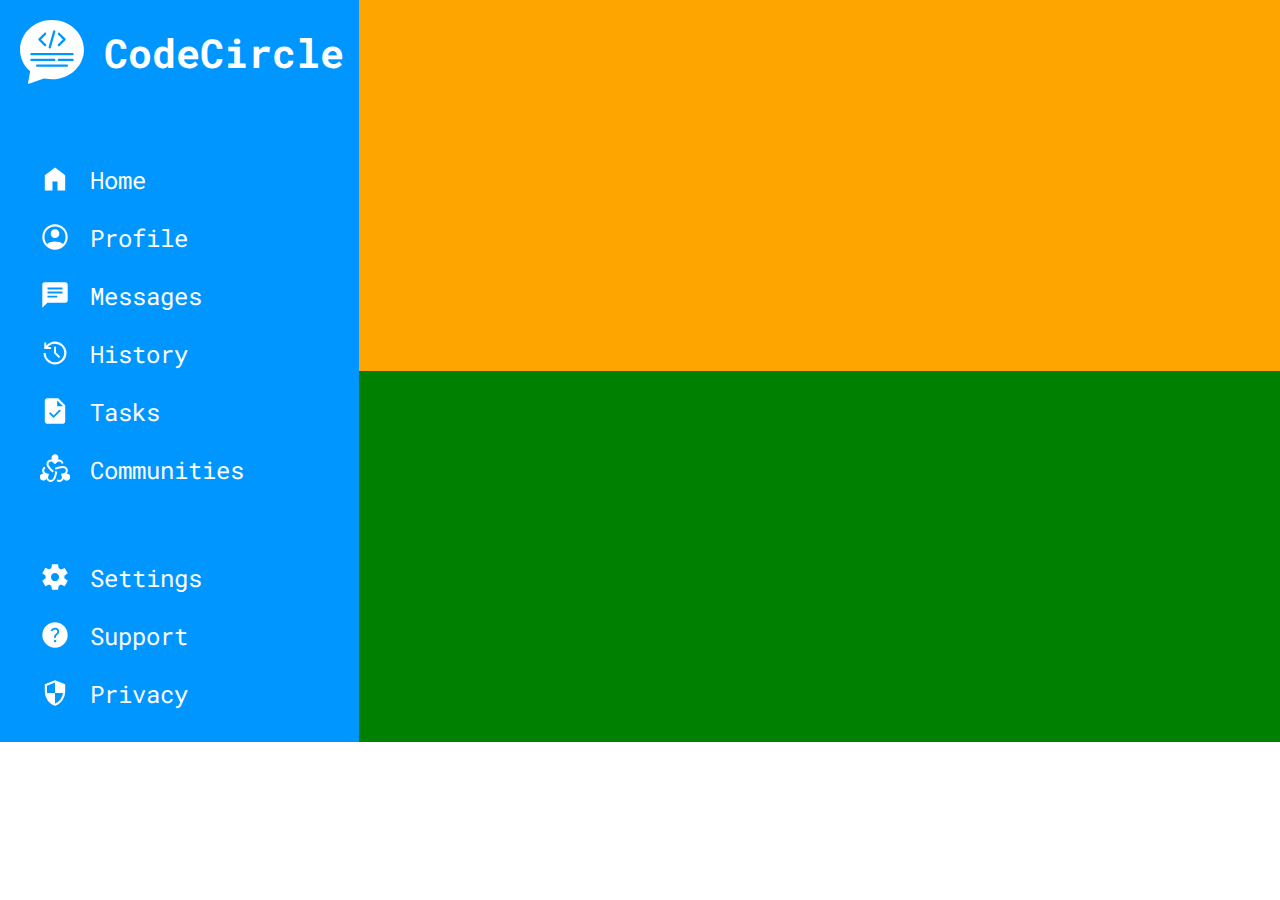
==== index.html @ 70896d06 "finished designing sidebar" ====
<!DOCTYPE html>
<html lang="en">
<head>
    <link rel="stylesheet" href="style.css">
    <link rel="stylesheet" href="navstyle.css">
    <script src="script.js" defer></script>
    <link rel="preconnect" href="https://fonts.googleapis.com">
<link rel="preconnect" href="https://fonts.gstatic.com" crossorigin>
<link href="https://fonts.googleapis.com/css2?family=Advent+Pro:wght@400;500;600;700&family=Cairo:wght@200;300;400&family=Ibarra+Real+Nova&family=Nunito:wght@200;400&family=Roboto+Mono&display=swap" rel="stylesheet">
    <meta charset="UTF-8">
    <meta http-equiv="X-UA-Compatible" content="IE=edge">
    <meta name="viewport" content="width=device-width, initial-scale=1.0">
    <title>Dashboard</title>
</head>
<body>
    <div class="container">
        <div class="sidebar">
            <div class="logo">
                <img src="icons/logo.svg" id="logopic">
                <div class="title">CodeCircle</div>
            </div>
            <div class="nav">
            <ul>
                
                
                <li id="home"><img src="icons/home.svg" alt="" >Home</li>
               
                <li id="profile"> <img src="icons/profile.svg" alt="">Profile</li>
                
                <li id="message"><img src="icons/message.svg" alt="">Messages</li>
               
                <li id="history"> <img src="icons/history.svg" alt="">History</li>
                
                <li id="tasks"><img src="icons/task.svg" alt="">Tasks</li>
               
                <li id="communities"> <img src="icons/community.svg" alt="">Communities</li>    
            </ul>
            </div>
            <div class="utility">
                <ul>
                    
                    <li id="settings"><img src="icons/settings.svg" alt="">Settings</li>
                    
                    <li id="support"><img src="icons/support.svg" alt="">Support</li>
                    
                    <li id="privacy"><img src="icons/security.svg" alt="">Privacy</li>
                </ul>
            </div>
        </div>
        



        <div class="header"></div>
        <div class="content"></div>
    </div>
</body>
</html>
---- style.css ----
body,html{
    height: 100%;
    margin: 0;
    font-family: 'Advent Pro', sans-serif;
    font-family: 'Cairo', sans-serif;
    font-family: 'Ibarra Real Nova', serif;
    font-family: 'Nunito', sans-serif;
    font-family: 'Roboto Mono', monospace;
}

.container{
    background-color: red;
    display: grid;
    grid-template-columns: 1fr 4fr;
}
.sidebar{
    background-color: #0096FF;
    grid-row-start: 1;
    grid-row-end: 3;
}
.header{
    background-color: orange;
    display: grid;
}

.content{
    background-color: green;
    display: grid;
}
---- navstyle.css ----
#logopic{
    filter: brightness(0) invert(1);
    position: relative;
    max-width: 4em;
    margin: 20px;
    transition: transform .5s;
}
#logopic:hover{
    transform: scale(1.2);
}
.logo{
    display: grid;
    grid-template-columns: 1fr 3fr;
}
.title{
    margin-right: 15px;
    align-self: center;
    font-size: 2.5em;
    color: white;
    font-weight: bold;
}
.nav ul,
.utility ul{
    
    position:relative;
    display: grid;
    grid-template-columns: 100%;
    padding: 0px;
}
.nav li,
.utility li{
   font-size: 1.5em; 
   color: white;
   list-style-type:none;
   align-items: center;
   height: 80%;
   transition: 0.3s;
   padding-top: 10px;
}
.nav li:hover,
.utility li:hover{
    background-color:#1C4D90;
    cursor: pointer;
}

.nav img,
.utility img{
    max-height: 65%;
    filter: brightness(0) invert(1);
    float: left;
    padding-right: 20px;
    padding-left: 40px;
}
.nav{
    margin-top: 50px;
    margin-bottom: 50px;
}
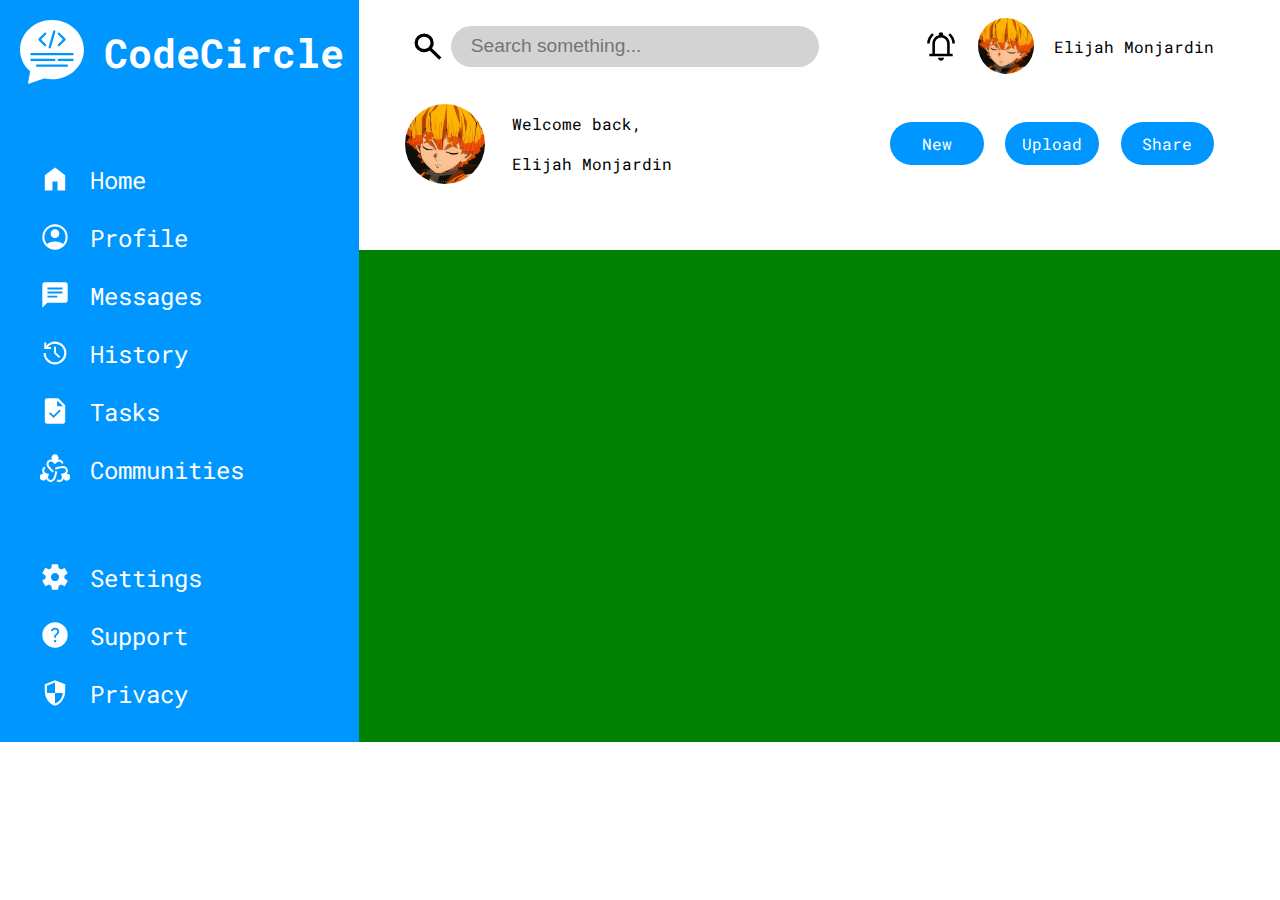
==== commit 911b3522: "finished header" ====
--- a/index.html
+++ b/index.html
@@ -3,6 +3,7 @@
 <head>
     <link rel="stylesheet" href="style.css">
     <link rel="stylesheet" href="navstyle.css">
+    <link rel="stylesheet" href="headerstyle.css">
     <script src="script.js" defer></script>
     <link rel="preconnect" href="https://fonts.googleapis.com">
 <link rel="preconnect" href="https://fonts.gstatic.com" crossorigin>
@@ -47,11 +48,31 @@
                 </ul>
             </div>
         </div>
-        
 
-
-
-        <div class="header"></div>
+        <div class="header">
+            <div class="headercontainer">
+                <form class="search" id="myDiv">         
+                    <input type="image" name="submit" src="icons/search.svg" class="searchicon">
+                    <input type="text" id="searchbar" placeholder="Search something...">
+                </form>
+                <div class="notif"><img src="icons/notif_on.svg" alt=""></div>
+                <div class="name"><img src="demonslayer.jpg" alt="" class="profilepic"><p>Elijah Monjardin</p></div>
+            </div><br>
+            <div class="profilecontainer">
+                <div class="greetings">
+                        <img src="demonslayer.jpg" alt="" class="bigpic">
+                        <div class="greet">Welcome back,</div>
+                        <div class="bigname">Elijah Monjardin</div>
+                </div>
+                
+                <ul class="function">
+                    <li>New</li>
+                    <li>Upload</li>
+                    <li>Share</li>
+                </ul>
+                
+            </div>
+        </div>
         <div class="content"></div>
     </div>
 </body>
--- a/style.css
+++ b/style.css
@@ -12,6 +12,7 @@
     background-color: red;
     display: grid;
     grid-template-columns: 1fr 4fr;
+    grid-template-rows: 250px auto;
 }
 .sidebar{
     background-color: #0096FF;
@@ -19,8 +20,7 @@
     grid-row-end: 3;
 }
 .header{
-    background-color: orange;
-    display: grid;
+    background-color: white;
 }
 
 .content{
--- a/headerstyle.css
+++ b/headerstyle.css
@@ -0,0 +1,111 @@
+.headercontainer{
+    display: grid;
+    grid-template-columns: repeat(auto-fit, minmax(150px, 1fr));
+    
+    margin-top: 2%;
+    margin-left: 5%;
+    margin-right: 5%;
+}
+
+.notif{
+    text-align: right;
+    display: flex;
+    justify-content: flex-end;
+    align-items: center;
+}
+.notif img{
+    height: 60%;
+    
+}
+.notif img:hover{
+    filter: invert(88%) sepia(34%) saturate(6897%) hue-rotate(3deg) brightness(106%) contrast(108%);
+    cursor: pointer;
+}
+
+.profilepic{
+    border-radius: 100%;
+    max-width: 3.5em;
+}
+
+.name{
+    width: 100%;
+    display: flex;
+    justify-content: space-evenly;
+    align-items: center;
+    
+}
+.search{
+    min-width: 150%;
+    min-height: 80%;
+    align-self: center;
+    display:flex;
+    align-items: center;
+    justify-content: flex-start;
+    overflow: hidden;
+}
+.searchicon{
+  width: 2.5em;
+  margin-left: 1.5%;
+  margin-right: 1.5%;
+  
+}
+#searchbar{
+    width: 85%;
+    height: 2em;
+    font-size: 1.2em;
+    background-color: transparent;
+    border-radius: 50px;
+    background-color: lightgray;
+    outline: none;
+    border: none;
+    padding-left: 20px;
+    padding-right: 20px;
+}
+#searchbar:focus{
+    background-color: white;
+    border-style: solid;
+    border-width: 2px;
+    border-color: #0096FF;
+    color: black;
+}
+.profilecontainer{
+    display: flex;
+    justify-content: space-between;
+    margin-left: 5%;
+    margin-right: 13%;
+    align-items: center;
+    
+}
+.function li{
+    list-style-type: none;
+    min-width: 4.5em;
+    padding: 5%;
+    background-color: #0096FF;
+    margin: 5%;
+    text-align: center;
+    color: white;
+    border-radius: 50px ;
+    transition: 0.3s;
+}
+.function li:hover{
+    background-color:#1C4D90;
+    cursor: pointer;
+}
+ul.function{
+    display: flex;
+    justify-content: center;
+    align-items:flex-start;
+}
+.greetings{
+    display: grid;
+    grid-template-columns: 1fr 1.5fr;
+    grid-template-rows: 1fr 1fr;
+    align-items: center;
+}
+.bigpic{
+    border-radius: 100%;
+    grid-row-start: 1;
+    grid-row-end: 3;
+    max-height: 5rem;
+}
+
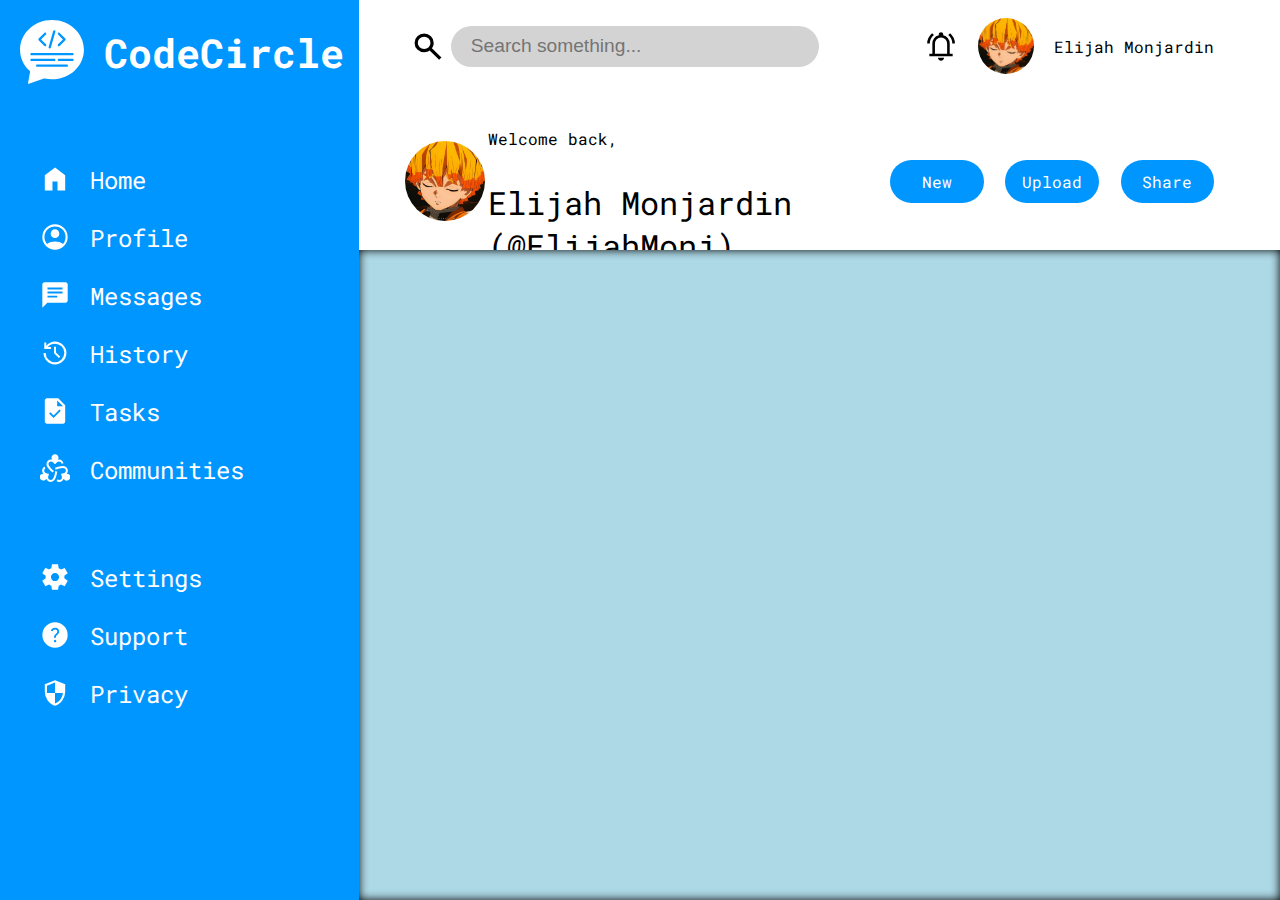
==== commit 2526338c: "fixed text size" ====
--- a/index.html
+++ b/index.html
@@ -62,7 +62,7 @@
                 <div class="greetings">
                         <img src="demonslayer.jpg" alt="" class="bigpic">
                         <div class="greet">Welcome back,</div>
-                        <div class="bigname">Elijah Monjardin</div>
+                        <div class="bigname">Elijah Monjardin (@ElijahMonj)</div>
                 </div>
                 
                 <ul class="function">
--- a/style.css
+++ b/style.css
@@ -13,6 +13,8 @@
     display: grid;
     grid-template-columns: 1fr 4fr;
     grid-template-rows: 250px auto;
+    height: 100%;
+    width: 100%;
 }
 .sidebar{
     background-color: #0096FF;
@@ -21,10 +23,13 @@
 }
 .header{
     background-color: white;
+    
+    
 }
 
 .content{
-    background-color: green;
+    background-color: lightblue;
     display: grid;
+    box-shadow: inset 0 0 10px #000000;
 }
 
--- a/headerstyle.css
+++ b/headerstyle.css
@@ -5,6 +5,7 @@
     margin-top: 2%;
     margin-left: 5%;
     margin-right: 5%;
+    
 }
 
 .notif{
@@ -98,7 +99,7 @@
 }
 .greetings{
     display: grid;
-    grid-template-columns: 1fr 1.5fr;
+    grid-template-columns: 1fr 5fr;
     grid-template-rows: 1fr 1fr;
     align-items: center;
 }
@@ -108,4 +109,7 @@
     grid-row-end: 3;
     max-height: 5rem;
 }
+.bigname{
+    font-size: 2em;
+}
 
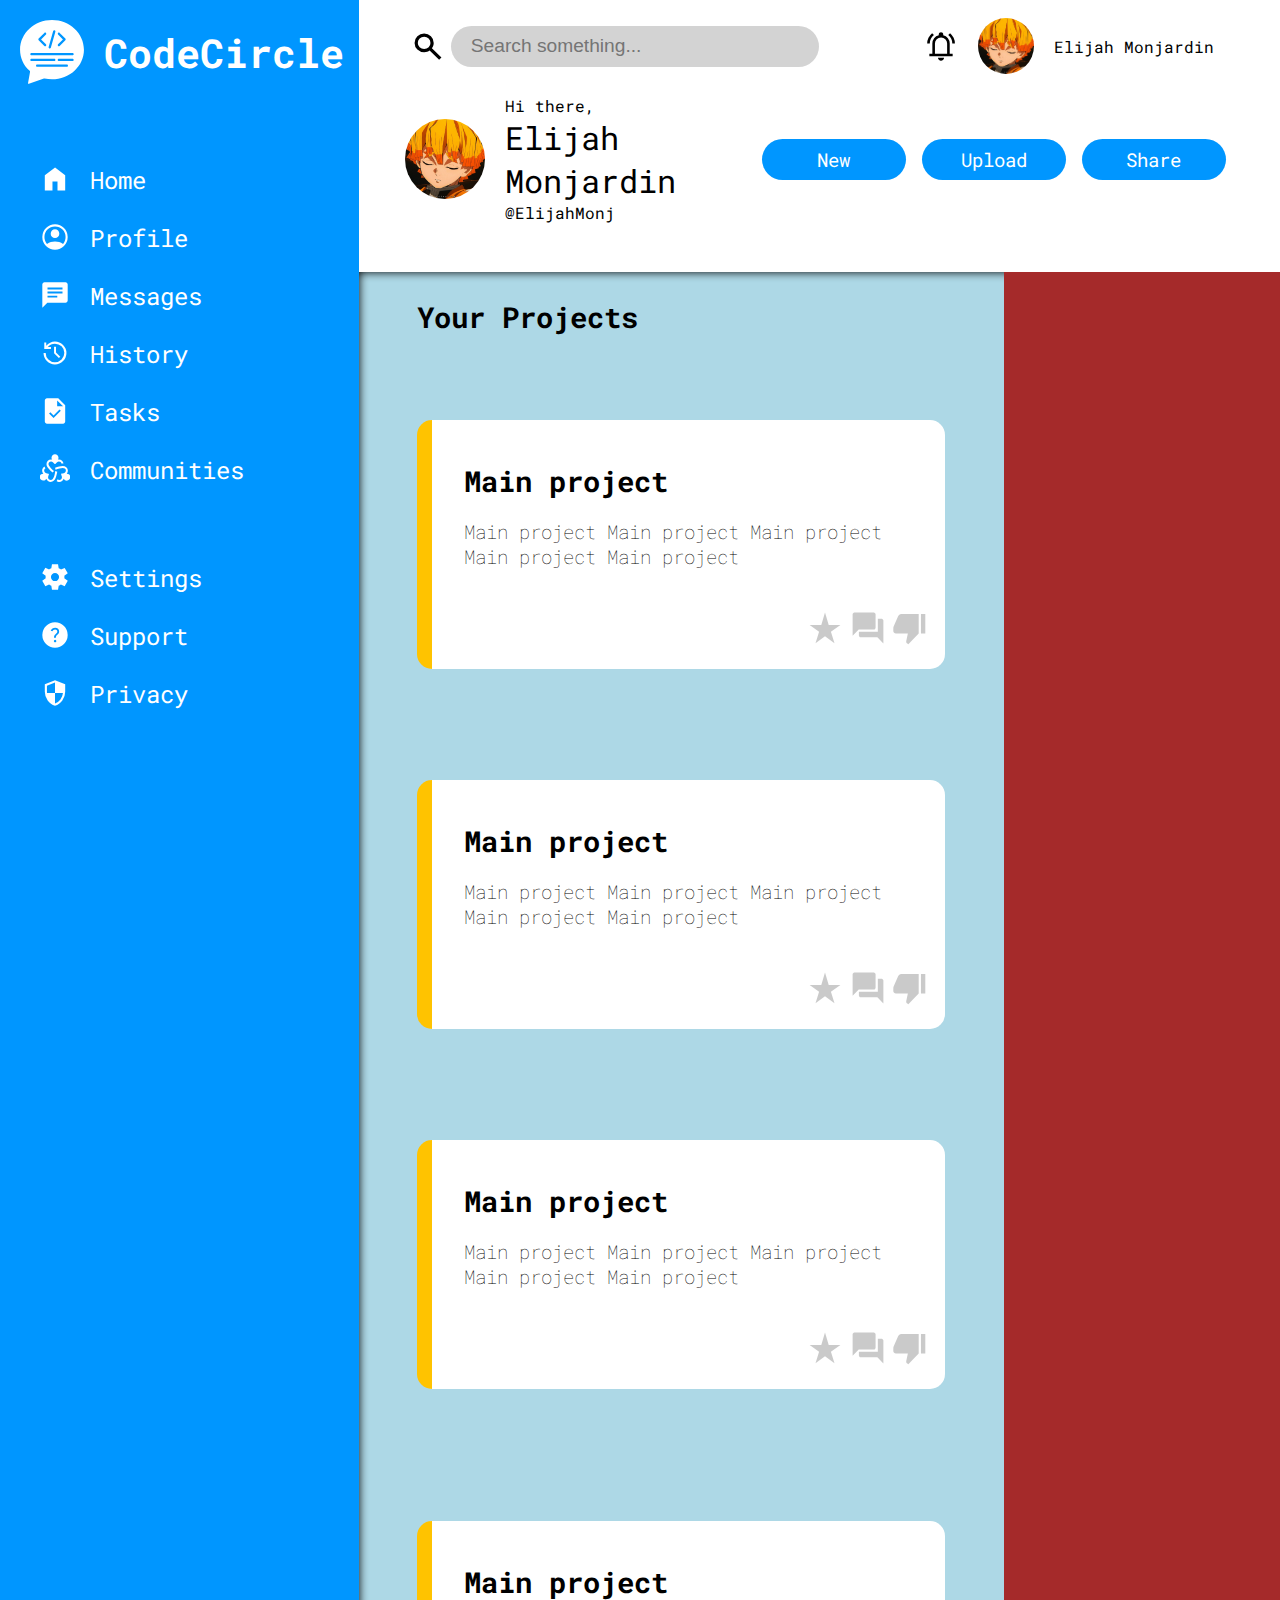
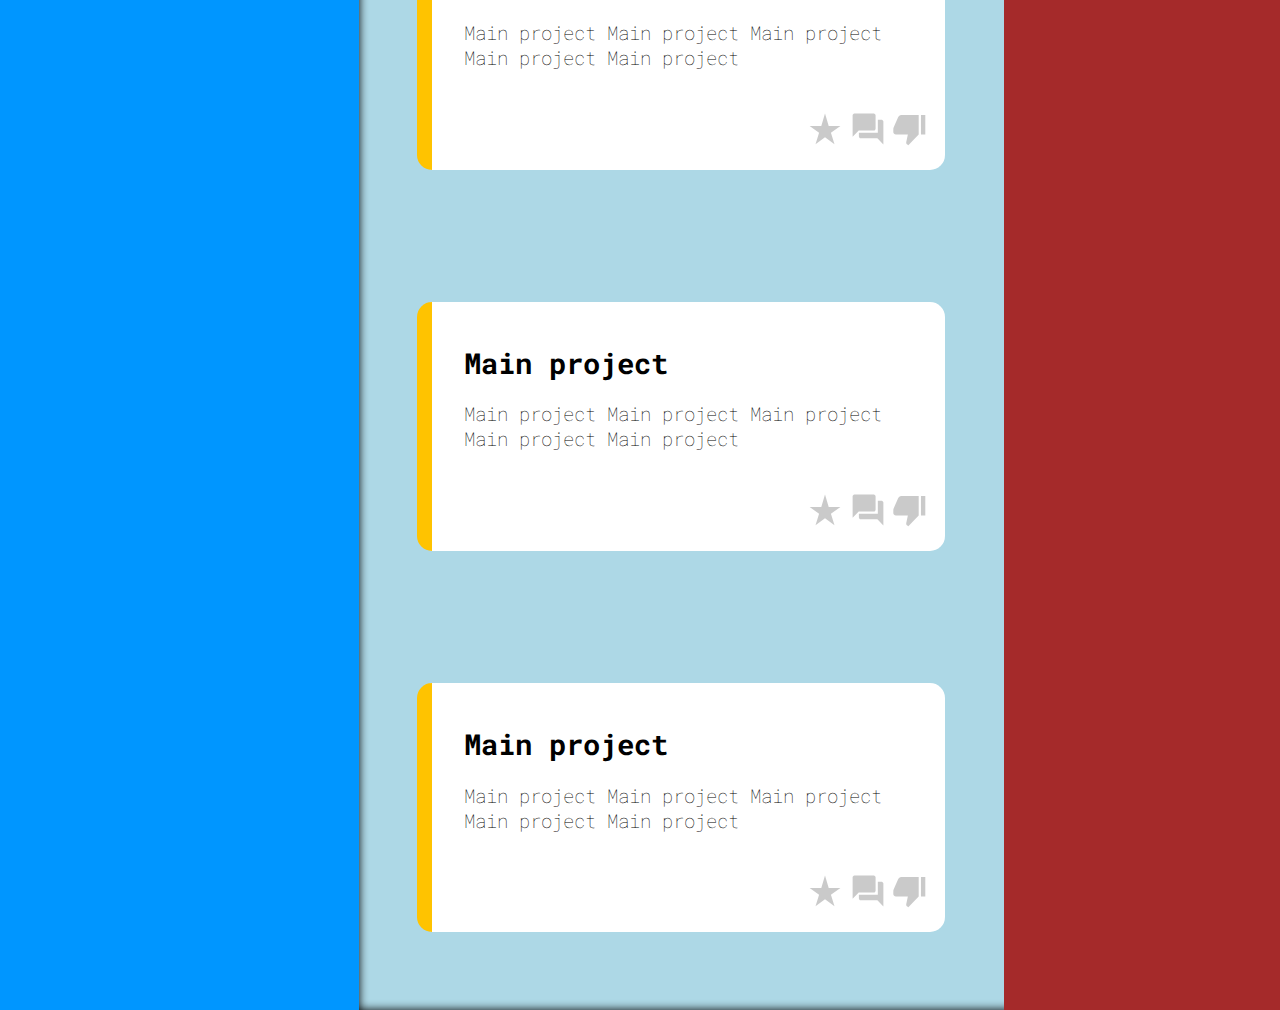
==== commit 819513a5: "Finished feed" ====
--- a/index.html
+++ b/index.html
@@ -4,6 +4,7 @@
     <link rel="stylesheet" href="style.css">
     <link rel="stylesheet" href="navstyle.css">
     <link rel="stylesheet" href="headerstyle.css">
+    <link rel="stylesheet" href="contentstyle.css">
     <script src="script.js" defer></script>
     <link rel="preconnect" href="https://fonts.googleapis.com">
 <link rel="preconnect" href="https://fonts.gstatic.com" crossorigin>
@@ -14,8 +15,9 @@
     <title>Dashboard</title>
 </head>
 <body>
-    <div class="container">
+    
         <div class="sidebar">
+            <div class="sidebarcontainer">
             <div class="logo">
                 <img src="icons/logo.svg" id="logopic">
                 <div class="title">CodeCircle</div>
@@ -48,8 +50,10 @@
                 </ul>
             </div>
         </div>
+        </div>
 
         <div class="header">
+            
             <div class="headercontainer">
                 <form class="search" id="myDiv">         
                     <input type="image" name="submit" src="icons/search.svg" class="searchicon">
@@ -61,8 +65,9 @@
             <div class="profilecontainer">
                 <div class="greetings">
                         <img src="demonslayer.jpg" alt="" class="bigpic">
-                        <div class="greet">Welcome back,</div>
-                        <div class="bigname">Elijah Monjardin (@ElijahMonj)</div>
+                        <div class="greet">Hi there,</div>
+                        <div class="bigname">Elijah Monjardin</div>
+                        <div class="greet">@ElijahMonj</div>
                 </div>
                 
                 <ul class="function">
@@ -73,7 +78,80 @@
                 
             </div>
         </div>
-        <div class="content"></div>
-    </div>
+        <div class="content">
+           <div class="contentcontainer">
+                <div class="projects">
+                    <div class="project-title">Your Projects</div>
+                    <div class="yourprojects">
+                        <div class="feeds">
+                            <div class="feedbox">
+                                <div class="feedtitle">Main project</div>
+                                <p class="feeddetail">Main project Main project Main project Main project Main project</p>            
+                            </div>
+                            <div class="likedislike">
+                                <img src="icons/star.svg" alt="" class="socialicons" id="favorite" onclick="favorite()">
+                                <img src="icons/comment.svg" alt=""class="socialicons" id="comment">
+                                <img src="icons/dislike.svg" alt=""class="socialicons"id="dislike" onclick="dislike()">
+                            </div>
+                        </div>
+
+                        <div class="feeds">
+                            <div class="feedbox">
+                                <div class="feedtitle">Main project</div>
+                                <p class="feeddetail">Main project Main project Main project Main project Main project</p>            
+                            </div>
+                            <div class="likedislike">
+                                <img src="icons/star.svg" alt="" class="socialicons" id="favorite" onclick="favorite()">
+                                <img src="icons/comment.svg" alt=""class="socialicons" id="comment">
+                                <img src="icons/dislike.svg" alt=""class="socialicons"id="dislike" onclick="dislike()">
+                            </div>
+                        </div>
+                        <div class="feeds">
+                            <div class="feedbox">
+                                <div class="feedtitle">Main project</div>
+                                <p class="feeddetail">Main project Main project Main project Main project Main project</p>            
+                            </div>
+                            <div class="likedislike">
+                                <img src="icons/star.svg" alt="" class="socialicons" id="favorite" onclick="favorite()">
+                                <img src="icons/comment.svg" alt=""class="socialicons" id="comment">
+                                <img src="icons/dislike.svg" alt=""class="socialicons"id="dislike" onclick="dislike()">
+                            </div>
+                        </div><div class="feeds">
+                            <div class="feedbox">
+                                <div class="feedtitle">Main project</div>
+                                <p class="feeddetail">Main project Main project Main project Main project Main project</p>            
+                            </div>
+                            <div class="likedislike">
+                                <img src="icons/star.svg" alt="" class="socialicons" id="favorite" onclick="favorite()">
+                                <img src="icons/comment.svg" alt=""class="socialicons" id="comment">
+                                <img src="icons/dislike.svg" alt=""class="socialicons"id="dislike" onclick="dislike()">
+                            </div>
+                        </div><div class="feeds">
+                            <div class="feedbox">
+                                <div class="feedtitle">Main project</div>
+                                <p class="feeddetail">Main project Main project Main project Main project Main project</p>            
+                            </div>
+                            <div class="likedislike">
+                                <img src="icons/star.svg" alt="" class="socialicons" id="favorite" onclick="favorite()">
+                                <img src="icons/comment.svg" alt=""class="socialicons" id="comment">
+                                <img src="icons/dislike.svg" alt=""class="socialicons"id="dislike" onclick="dislike()">
+                            </div>
+                        </div><div class="feeds">
+                            <div class="feedbox">
+                                <div class="feedtitle">Main project</div>
+                                <p class="feeddetail">Main project Main project Main project Main project Main project</p>            
+                            </div>
+                            <div class="likedislike">
+                                <img src="icons/star.svg" alt="" class="socialicons" id="favorite" onclick="favorite()">
+                                <img src="icons/comment.svg" alt=""class="socialicons" id="comment">
+                                <img src="icons/dislike.svg" alt=""class="socialicons"id="dislike" onclick="dislike()">
+                            </div>
+                        </div>
+                    </div>
+                </div>
+                <div class="others"></div>
+           </div>
+        </div>
+    
 </body>
 </html>--- a/style.css
+++ b/style.css
@@ -7,23 +7,30 @@
     font-family: 'Nunito', sans-serif;
     font-family: 'Roboto Mono', monospace;
 }
+body{
+   
+    display: grid;
+    grid-template-columns: 1fr 4fr;
+    grid-template-rows: 17em auto;
+    height: 100%;
+    
+}
 
 .container{
-    background-color: red;
-    display: grid;
-    grid-template-columns: 1fr 4fr;
-    grid-template-rows: 250px auto;
-    height: 100%;
-    width: 100%;
+ 
 }
 .sidebar{
     background-color: #0096FF;
     grid-row-start: 1;
     grid-row-end: 3;
+    
+}
+.sidebarcontainer{
+    position: sticky;
+    
 }
 .header{
     background-color: white;
-    
     
 }
 
@@ -32,4 +39,6 @@
     display: grid;
     box-shadow: inset 0 0 10px #000000;
 }
-
+img:hover{
+cursor: pointer;
+}--- a/navstyle.css
+++ b/navstyle.css
@@ -3,7 +3,7 @@
     position: relative;
     max-width: 4em;
     margin: 20px;
-    transition: transform .5s;
+    transition: transform 0.5s;
 }
 #logopic:hover{
     transform: scale(1.2);
@@ -29,6 +29,7 @@
 }
 .nav li,
 .utility li{
+    
    font-size: 1.5em; 
    color: white;
    list-style-type:none;
@@ -36,6 +37,7 @@
    height: 80%;
    transition: 0.3s;
    padding-top: 10px;
+   
 }
 .nav li:hover,
 .utility li:hover{
--- a/headerstyle.css
+++ b/headerstyle.css
@@ -1,11 +1,10 @@
+
 .headercontainer{
     display: grid;
     grid-template-columns: repeat(auto-fit, minmax(150px, 1fr));
-    
     margin-top: 2%;
     margin-left: 5%;
     margin-right: 5%;
-    
 }
 
 .notif{
@@ -71,45 +70,51 @@
 }
 .profilecontainer{
     display: flex;
-    justify-content: space-between;
+    justify-content: space-evenly;
     margin-left: 5%;
-    margin-right: 13%;
+    margin-right: 5%;
     align-items: center;
+    
     
 }
 .function li{
     list-style-type: none;
-    min-width: 4.5em;
     padding: 5%;
     background-color: #0096FF;
-    margin: 5%;
+    margin:5%;
+    padding: 5%;
     text-align: center;
     color: white;
     border-radius: 50px ;
     transition: 0.3s;
+    font-size: 1.2em;
+    
 }
 .function li:hover{
     background-color:#1C4D90;
     cursor: pointer;
 }
 ul.function{
-    display: flex;
-    justify-content: center;
-    align-items:flex-start;
+    position: relative;
+    display: grid;
+    grid-template-columns: 10rem 10rem 10rem;
+    padding: 0px;
 }
 .greetings{
     display: grid;
     grid-template-columns: 1fr 5fr;
-    grid-template-rows: 1fr 1fr;
+    grid-template-rows: 1fr;
     align-items: center;
 }
 .bigpic{
     border-radius: 100%;
     grid-row-start: 1;
-    grid-row-end: 3;
+    grid-row-end: 4;
     max-height: 5rem;
+    margin-right: 20px;
 }
 .bigname{
-    font-size: 2em;
+    font-size: 200%;
 }
 
+
--- a/contentstyle.css
+++ b/contentstyle.css
@@ -0,0 +1,104 @@
+.contentcontainer{
+    display: grid;
+    grid-template-columns: 70% 30%;
+    grid-template-rows: 100%;
+    
+}
+.projects{
+
+    display: grid;
+    
+    grid-template-rows: 70px auto;
+}
+.others{
+    background-color: brown;
+}
+.yourprojects{
+    margin: 2%;
+    position: relative;
+    display: grid;
+    gap: 10px;
+    padding: 4px;  
+    grid-template-rows: 350px 350px;
+    grid-template-columns: repeat(auto-fill, minmax(350px, 1fr));
+    justify-items: center;  
+}
+.project-title{
+   margin-top: 4%;
+   margin-left: 2em;
+   font-size: 1.8em;
+   font-weight: bold;
+}
+.feeds{
+    margin: 10%;
+    position: relative;
+    width: 80%;
+    height: 225px;
+    
+    text-align: center;
+    
+    font-family: sans-serif;
+    font-size: 1.5rem;
+    padding: 12px;
+    background-color: white;
+    border-left-style: solid;
+    border-width: 15px;
+    border-radius: 15px;
+    border-left-color: #FFC300;
+}
+.feedbox{
+    background-color: white;
+    width: 100%;
+    height: 100%;
+    color: black;
+    text-align: left;
+    font-family: 'Advent Pro', sans-serif;
+    font-family: 'Cairo', sans-serif;
+    font-family: 'Ibarra Real Nova', serif;
+    font-family: 'Nunito', sans-serif;
+    font-family: 'Roboto Mono', monospace;
+}
+.feedtitle{
+    font-size: 1.2em;
+    font-weight: bold;
+    padding-top: 30px;
+    padding-right: 20px;
+    padding-left: 20px;
+}
+.feeddetail{
+    font-size: 0.8em;
+    font-weight: lighter;
+    padding-bottom: 30px;
+    padding-right: 20px;
+    padding-left: 20px;
+    word-wrap:break-word;
+   
+}
+.likedislike{
+    position:absolute;
+    bottom:17px;
+    right:17px;
+    
+}
+.likedislike img{
+    width: 1.5em;
+    transition: transform 0.3s;
+    filter: invert(89%) sepia(1%) saturate(1%) hue-rotate(333deg) brightness(96%) contrast(82%);
+}
+.likedislike img:active{
+    transform: scale(0.8);
+}
+#favorite:hover{
+    filter: invert(88%) sepia(34%) saturate(6897%) hue-rotate(3deg) brightness(106%) contrast(108%);
+    
+}
+#comment:hover{
+    filter: invert(44%) sepia(38%) saturate(5805%) hue-rotate(185deg) brightness(105%) contrast(102%); 
+}
+#dislike:hover{
+    filter: invert(12%) sepia(96%) saturate(4344%) hue-rotate(10deg) brightness(104%) contrast(118%);
+}
+
+
+
+
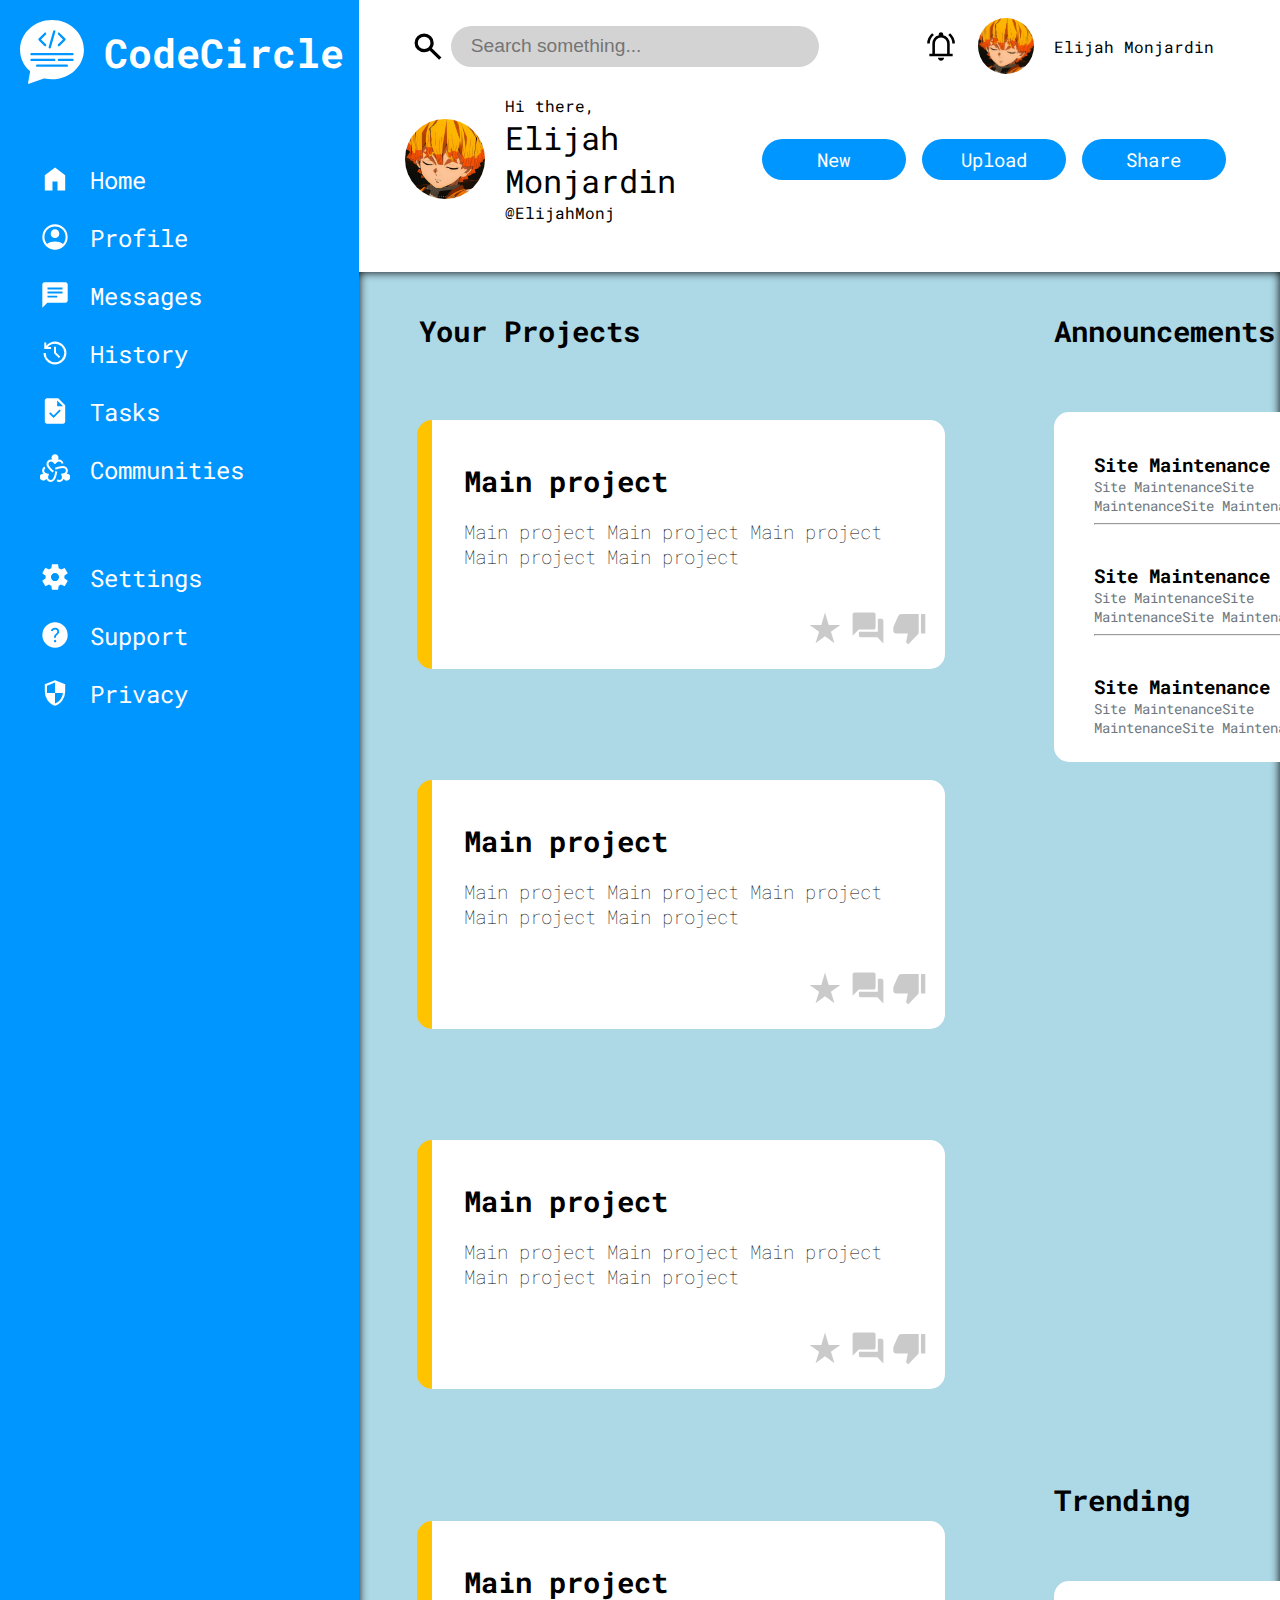
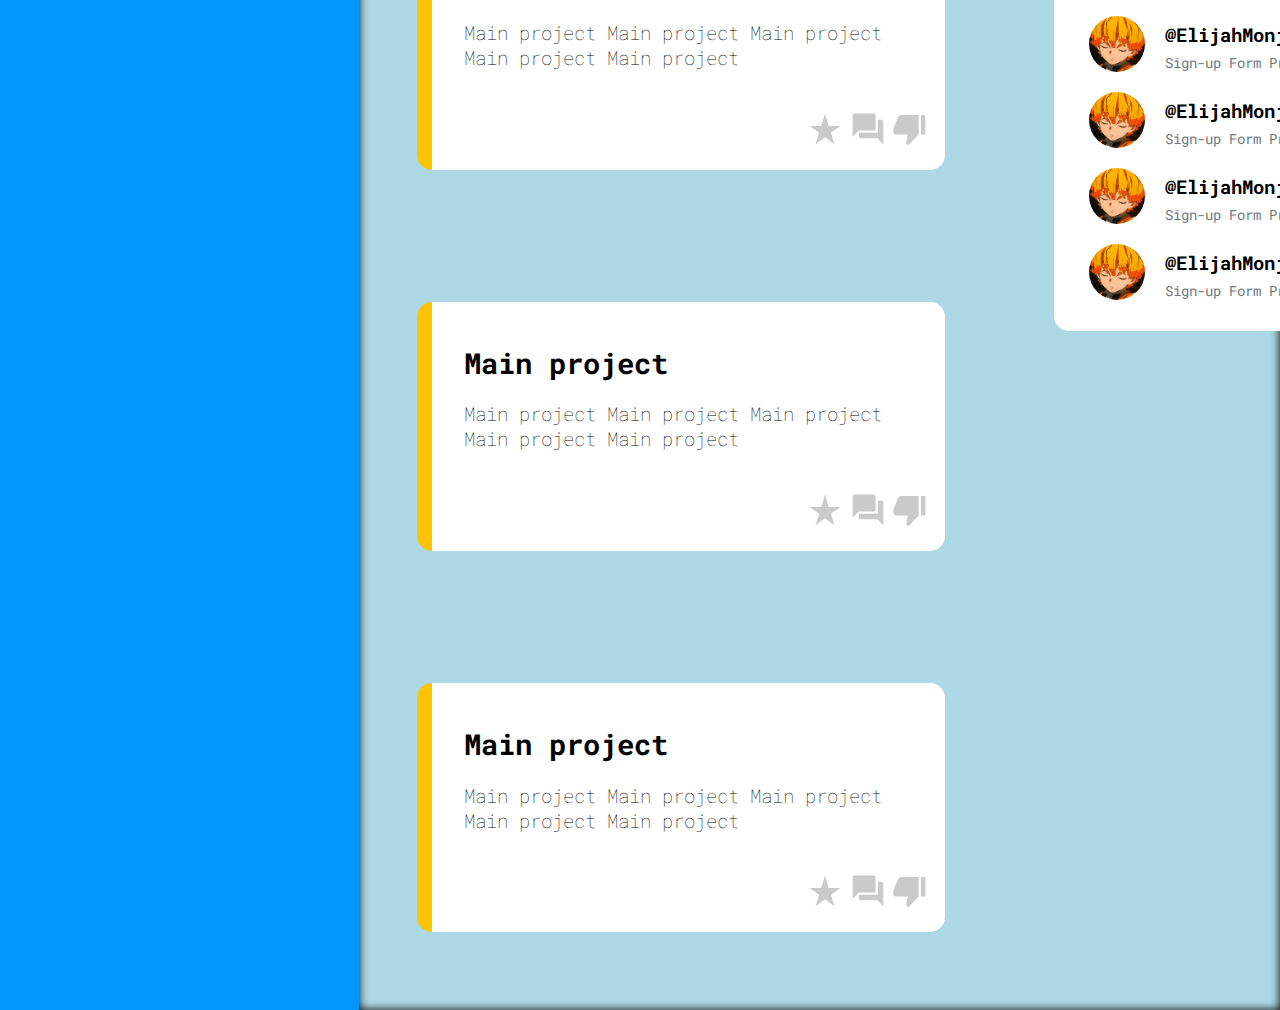
==== commit 35ddb901: "finished all tables" ====
--- a/index.html
+++ b/index.html
@@ -149,7 +149,61 @@
                         </div>
                     </div>
                 </div>
-                <div class="others"></div>
+                <div class="others">
+                   <div class="announcement">
+                        <div class="announcement-title">
+                            Announcements
+                        </div>
+                        <div class="announcement-content">
+                            <div class="announcement-content-table">
+                                <div class="announceent-content-table-content">
+                                    <div class="announcement-content-table-title">Site Maintenance</div>
+                                    <div class="announcement-content-table-description">Site MaintenanceSite MaintenanceSite Maintenance</div><hr>
+                                </div>
+                                <div class="announceent-content-table-content">
+                                    <div class="announcement-content-table-title">Site Maintenance</div>
+                                    <div class="announcement-content-table-description">Site MaintenanceSite MaintenanceSite Maintenance</div><hr>
+                                </div>
+                                <div class="announceent-content-table-content">
+                                    <div class="announcement-content-table-title">Site Maintenance</div>
+                                    <div class="announcement-content-table-description">Site MaintenanceSite MaintenanceSite Maintenance</div>
+                                </div>
+                                
+                            </div>
+                        </div>
+                   </div>
+                   <div class="announcement">
+                    <div class="announcement-title">
+                        Trending
+                    </div>
+                    <div class="announcement-content">
+                        <div class="announcement-content-table">
+                            <div class="trending-content">
+                                <img src="demonslayer.jpg" alt="">
+                                <div class="announcement-content-table-title">@ElijahMonj</div>
+                                <div class="announcement-content-table-description">Sign-up Form Project</div>      
+                            </div>
+                            <div class="trending-content">
+                                <img src="demonslayer.jpg" alt="">
+                                <div class="announcement-content-table-title">@ElijahMonj</div>
+                                <div class="announcement-content-table-description">Sign-up Form Project</div>      
+                            </div>
+                            <div class="trending-content">
+                                <img src="demonslayer.jpg" alt="">
+                                <div class="announcement-content-table-title">@ElijahMonj</div>
+                                <div class="announcement-content-table-description">Sign-up Form Project</div>      
+                            </div>
+                            <div class="trending-content">
+                                <img src="demonslayer.jpg" alt="">
+                                <div class="announcement-content-table-title">@ElijahMonj</div>
+                                <div class="announcement-content-table-description">Sign-up Form Project</div>      
+                            </div>
+                            
+                            
+                        </div>
+                    </div>
+               </div>
+                </div>
            </div>
         </div>
     
--- a/headerstyle.css
+++ b/headerstyle.css
@@ -15,7 +15,6 @@
 }
 .notif img{
     height: 60%;
-    
 }
 .notif img:hover{
     filter: invert(88%) sepia(34%) saturate(6897%) hue-rotate(3deg) brightness(106%) contrast(108%);
--- a/contentstyle.css
+++ b/contentstyle.css
@@ -11,7 +11,9 @@
     grid-template-rows: 70px auto;
 }
 .others{
-    background-color: brown;
+    
+    display: grid;
+    grid-template-rows: 1fr 1fr;
 }
 .yourprojects{
     margin: 2%;
@@ -24,8 +26,8 @@
     justify-items: center;  
 }
 .project-title{
-   margin-top: 4%;
-   margin-left: 2em;
+   margin-top: 40px;
+   margin-left: 60px;
    font-size: 1.8em;
    font-weight: bold;
 }
@@ -98,7 +100,57 @@
 #dislike:hover{
     filter: invert(12%) sepia(96%) saturate(4344%) hue-rotate(10deg) brightness(104%) contrast(118%);
 }
+.announcement{
+    margin-top: 40px;
+    display: grid;
+    grid-template-rows: 100px 350px;
+    grid-template-columns: 350px;
+    margin-left: 50px;
+    margin-right: 50px;
+    
+}
+.announcement-title{
+   
+    font-size: 1.8em;
+    font-weight: bold;
+   
+}
+.announcement-content{
+    background-color: white;
+    border-radius: 15px;
+    
+}
+.announcement-content-table{
+    padding: 25px;
+    display: grid;
+    grid-template-rows: auto;
+    
+}
+.announceent-content-table-content{ 
+    padding: 15px;
+    word-wrap:break-word;
+}
+.announcement-content-table-title{
+    font-weight: bold;
+    font-size: 1.2em;
+}
+.announcement-content-table-description{
+    font-size: 0.9em;
+    color:#71797E;
+}
+.others img{
+    max-width: 3.5em;
+    grid-row-start: 1;
+    grid-row-end: 4;
+    margin-right: 20px;
+    border-radius: 100%;
+}
+.trending-content{  
+    display: grid;
+    grid-template-columns: 1fr 5fr;
+    grid-template-rows: 1fr;
+    align-items: center;
+    margin: 10px;
+}
 
 
-
-
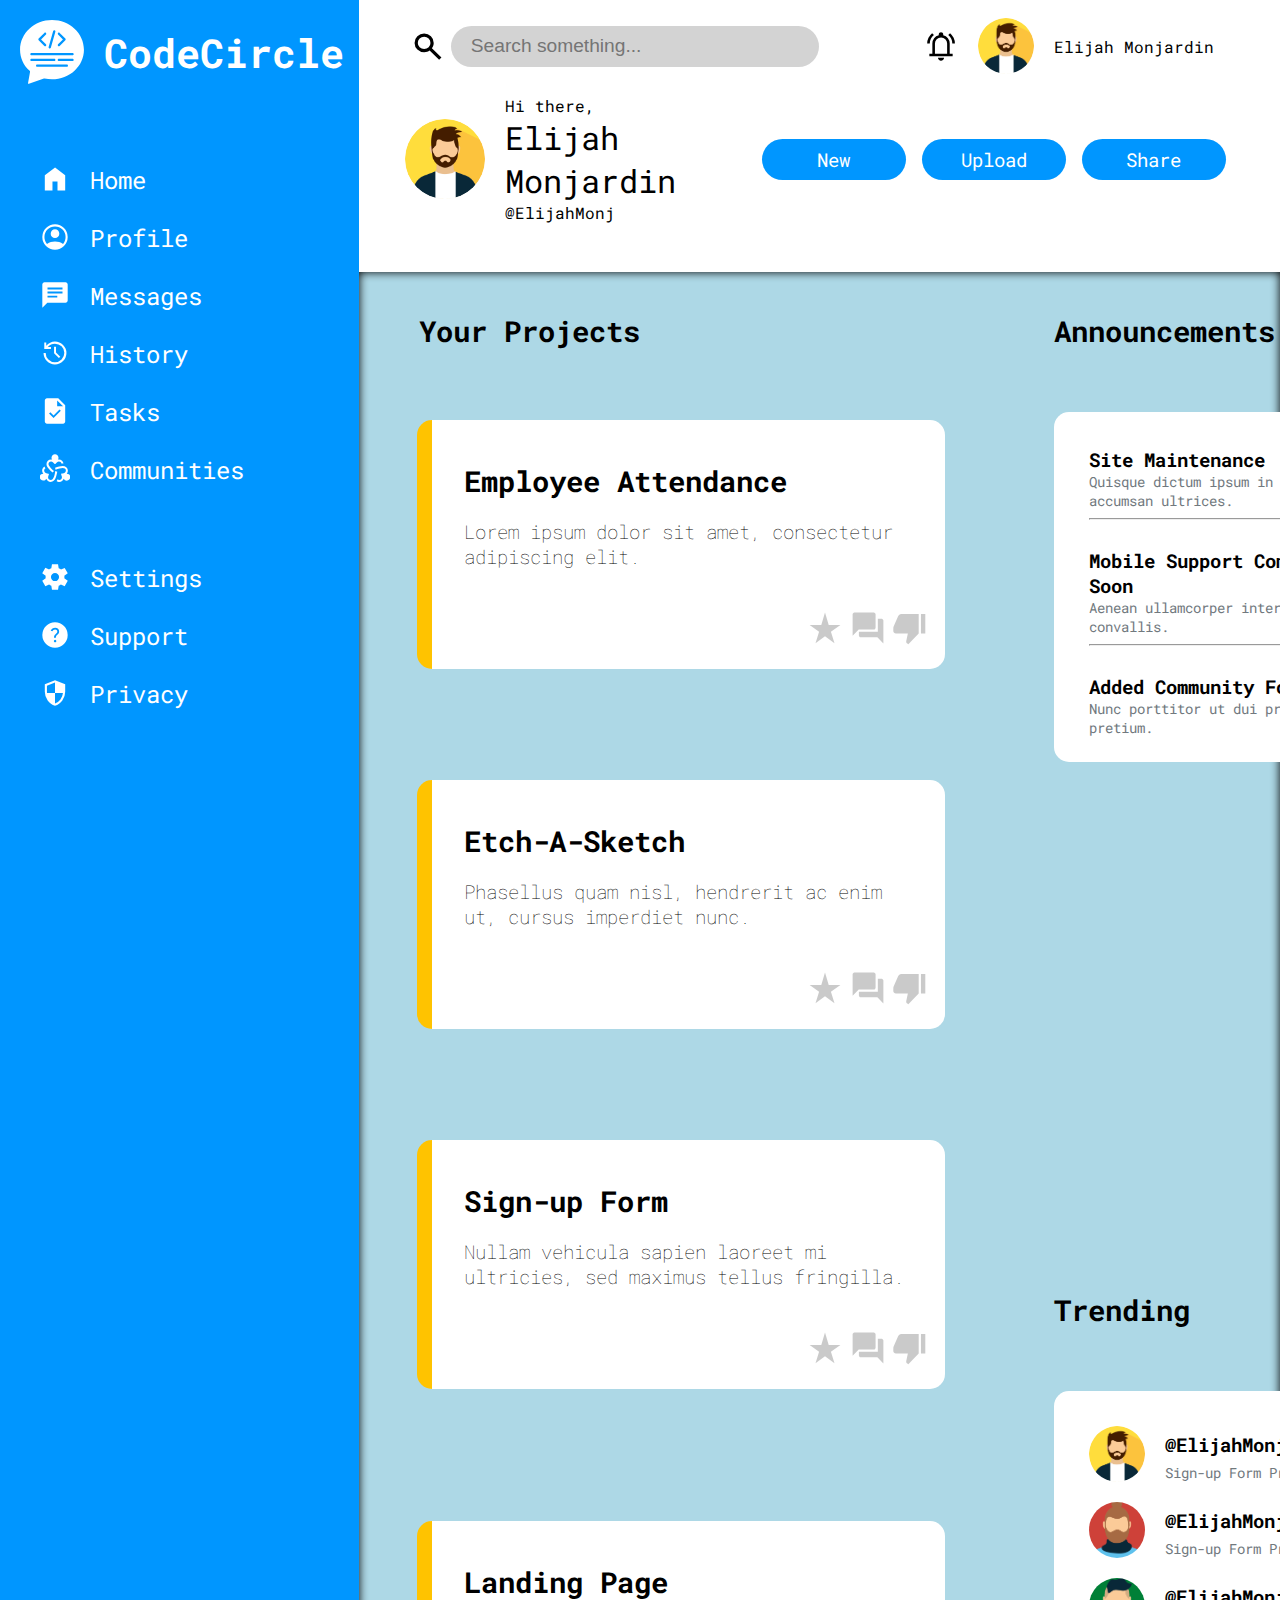
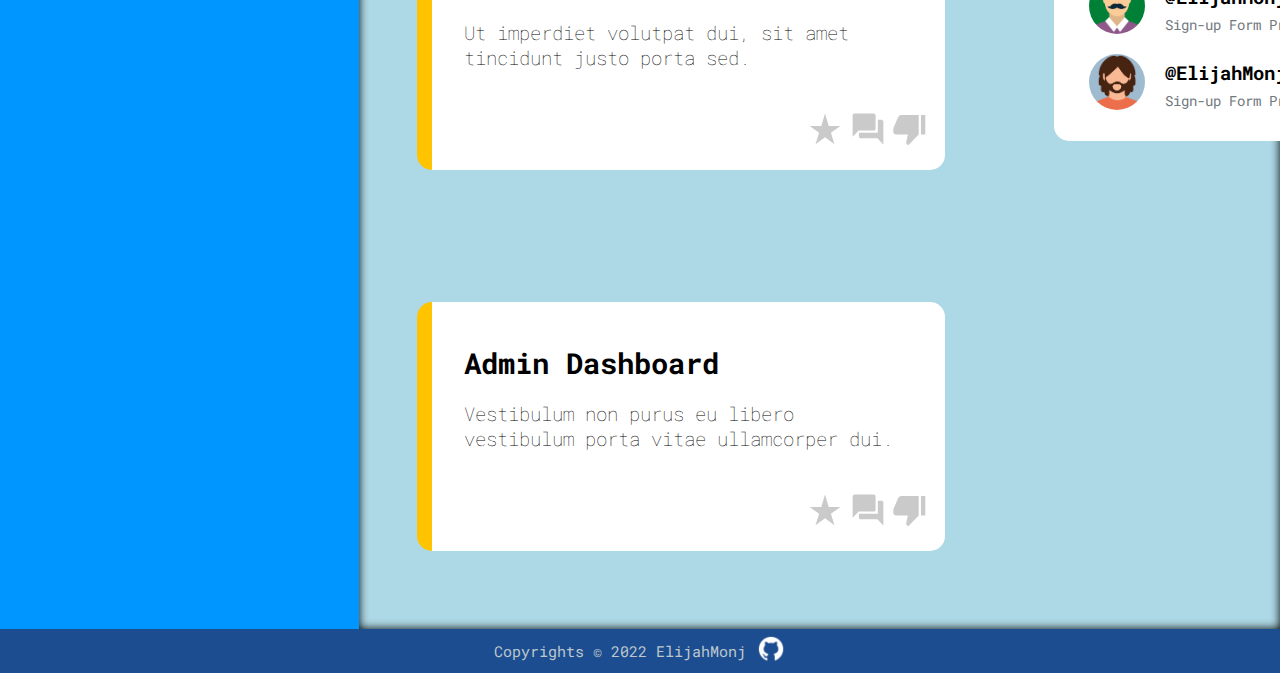
==== commit 32aecb01: "Finished" ====
--- a/index.html
+++ b/index.html
@@ -60,11 +60,11 @@
                     <input type="text" id="searchbar" placeholder="Search something...">
                 </form>
                 <div class="notif"><img src="icons/notif_on.svg" alt=""></div>
-                <div class="name"><img src="demonslayer.jpg" alt="" class="profilepic"><p>Elijah Monjardin</p></div>
+                <div class="name"><img src="a1.png" alt="" class="profilepic"><p>Elijah Monjardin</p></div>
             </div><br>
             <div class="profilecontainer">
                 <div class="greetings">
-                        <img src="demonslayer.jpg" alt="" class="bigpic">
+                        <img src="a1.png" alt="" class="bigpic">
                         <div class="greet">Hi there,</div>
                         <div class="bigname">Elijah Monjardin</div>
                         <div class="greet">@ElijahMonj</div>
@@ -85,68 +85,61 @@
                     <div class="yourprojects">
                         <div class="feeds">
                             <div class="feedbox">
-                                <div class="feedtitle">Main project</div>
-                                <p class="feeddetail">Main project Main project Main project Main project Main project</p>            
-                            </div>
-                            <div class="likedislike">
-                                <img src="icons/star.svg" alt="" class="socialicons" id="favorite" onclick="favorite()">
-                                <img src="icons/comment.svg" alt=""class="socialicons" id="comment">
-                                <img src="icons/dislike.svg" alt=""class="socialicons"id="dislike" onclick="dislike()">
+                                <div class="feedtitle">Employee Attendance</div>
+                                <p class="feeddetail">Lorem ipsum dolor sit amet, consectetur adipiscing elit.</p>            
+                            </div>
+                            <div class="likedislike">
+                                <img src="icons/star.svg" alt="" class="socialicons favorite" id="favorite" onclick="favorite()">
+                                <img src="icons/comment.svg" alt=""class="socialicons comment" id="comment">
+                                <img src="icons/dislike.svg" alt=""class="socialicons dislike"id="dislike" onclick="dislike()">
+                            </div>
+                        </div>
+                        <div class="feeds">
+                            <div class="feedbox">
+                                <div class="feedtitle">Etch-A-Sketch</div>
+                                <p class="feeddetail">Phasellus quam nisl, hendrerit ac enim ut, cursus imperdiet nunc. </p>            
+                            </div>
+                            <div class="likedislike">
+                                <img src="icons/star.svg" alt="" class="socialicons favorite" id="favorite" onclick="favorite()">
+                                <img src="icons/comment.svg" alt=""class="socialicons comment" id="comment">
+                                <img src="icons/dislike.svg" alt=""class="socialicons dislike"id="dislike" onclick="dislike()">
+                            </div>
+                        </div>
+                        <div class="feeds">
+                            <div class="feedbox">
+                                <div class="feedtitle">Sign-up Form</div>
+                                <p class="feeddetail">Nullam vehicula sapien laoreet mi ultricies, sed maximus tellus fringilla.</p>            
+                            </div>
+                            <div class="likedislike">
+                                <img src="icons/star.svg" alt="" class="socialicons favorite" id="favorite" onclick="favorite()">
+                                <img src="icons/comment.svg" alt=""class="socialicons comment" id="comment">
+                                <img src="icons/dislike.svg" alt=""class="socialicons dislike"id="dislike" onclick="dislike()">
+                            </div>
+                        </div>
+                        <div class="feeds">
+                            <div class="feedbox">
+                                <div class="feedtitle">Landing Page</div>
+                                <p class="feeddetail">Ut imperdiet volutpat dui, sit amet tincidunt justo porta sed.</p>            
+                            </div>
+                            <div class="likedislike">
+                                <img src="icons/star.svg" alt="" class="socialicons favorite" id="favorite" onclick="favorite()">
+                                <img src="icons/comment.svg" alt=""class="socialicons comment" id="comment">
+                                <img src="icons/dislike.svg" alt=""class="socialicons dislike"id="dislike" onclick="dislike()">
+                            </div>
+                        </div>
+                        <div class="feeds">
+                            <div class="feedbox">
+                                <div class="feedtitle">Admin Dashboard</div>
+                                <p class="feeddetail">Vestibulum non purus eu libero vestibulum porta vitae ullamcorper dui. </p>            
+                            </div>
+                            <div class="likedislike">
+                                <img src="icons/star.svg" alt="" class="socialicons favorite" id="favorite" onclick="favorite()">
+                                <img src="icons/comment.svg" alt=""class="socialicons comment" id="comment">
+                                <img src="icons/dislike.svg" alt=""class="socialicons dislike"id="dislike" onclick="dislike()">
                             </div>
                         </div>
 
-                        <div class="feeds">
-                            <div class="feedbox">
-                                <div class="feedtitle">Main project</div>
-                                <p class="feeddetail">Main project Main project Main project Main project Main project</p>            
-                            </div>
-                            <div class="likedislike">
-                                <img src="icons/star.svg" alt="" class="socialicons" id="favorite" onclick="favorite()">
-                                <img src="icons/comment.svg" alt=""class="socialicons" id="comment">
-                                <img src="icons/dislike.svg" alt=""class="socialicons"id="dislike" onclick="dislike()">
-                            </div>
-                        </div>
-                        <div class="feeds">
-                            <div class="feedbox">
-                                <div class="feedtitle">Main project</div>
-                                <p class="feeddetail">Main project Main project Main project Main project Main project</p>            
-                            </div>
-                            <div class="likedislike">
-                                <img src="icons/star.svg" alt="" class="socialicons" id="favorite" onclick="favorite()">
-                                <img src="icons/comment.svg" alt=""class="socialicons" id="comment">
-                                <img src="icons/dislike.svg" alt=""class="socialicons"id="dislike" onclick="dislike()">
-                            </div>
-                        </div><div class="feeds">
-                            <div class="feedbox">
-                                <div class="feedtitle">Main project</div>
-                                <p class="feeddetail">Main project Main project Main project Main project Main project</p>            
-                            </div>
-                            <div class="likedislike">
-                                <img src="icons/star.svg" alt="" class="socialicons" id="favorite" onclick="favorite()">
-                                <img src="icons/comment.svg" alt=""class="socialicons" id="comment">
-                                <img src="icons/dislike.svg" alt=""class="socialicons"id="dislike" onclick="dislike()">
-                            </div>
-                        </div><div class="feeds">
-                            <div class="feedbox">
-                                <div class="feedtitle">Main project</div>
-                                <p class="feeddetail">Main project Main project Main project Main project Main project</p>            
-                            </div>
-                            <div class="likedislike">
-                                <img src="icons/star.svg" alt="" class="socialicons" id="favorite" onclick="favorite()">
-                                <img src="icons/comment.svg" alt=""class="socialicons" id="comment">
-                                <img src="icons/dislike.svg" alt=""class="socialicons"id="dislike" onclick="dislike()">
-                            </div>
-                        </div><div class="feeds">
-                            <div class="feedbox">
-                                <div class="feedtitle">Main project</div>
-                                <p class="feeddetail">Main project Main project Main project Main project Main project</p>            
-                            </div>
-                            <div class="likedislike">
-                                <img src="icons/star.svg" alt="" class="socialicons" id="favorite" onclick="favorite()">
-                                <img src="icons/comment.svg" alt=""class="socialicons" id="comment">
-                                <img src="icons/dislike.svg" alt=""class="socialicons"id="dislike" onclick="dislike()">
-                            </div>
-                        </div>
+                       
                     </div>
                 </div>
                 <div class="others">
@@ -158,15 +151,15 @@
                             <div class="announcement-content-table">
                                 <div class="announceent-content-table-content">
                                     <div class="announcement-content-table-title">Site Maintenance</div>
-                                    <div class="announcement-content-table-description">Site MaintenanceSite MaintenanceSite Maintenance</div><hr>
+                                    <div class="announcement-content-table-description">Quisque dictum ipsum in arcu accumsan ultrices.</div><hr>
                                 </div>
                                 <div class="announceent-content-table-content">
-                                    <div class="announcement-content-table-title">Site Maintenance</div>
-                                    <div class="announcement-content-table-description">Site MaintenanceSite MaintenanceSite Maintenance</div><hr>
+                                    <div class="announcement-content-table-title">Mobile Support Coming Soon</div>
+                                    <div class="announcement-content-table-description">Aenean ullamcorper interdum eros et convallis.</div><hr>
                                 </div>
                                 <div class="announceent-content-table-content">
-                                    <div class="announcement-content-table-title">Site Maintenance</div>
-                                    <div class="announcement-content-table-description">Site MaintenanceSite MaintenanceSite Maintenance</div>
+                                    <div class="announcement-content-table-title">Added Community Forum</div>
+                                    <div class="announcement-content-table-description">Nunc porttitor ut dui pretium pretium.</div>
                                 </div>
                                 
                             </div>
@@ -179,22 +172,22 @@
                     <div class="announcement-content">
                         <div class="announcement-content-table">
                             <div class="trending-content">
-                                <img src="demonslayer.jpg" alt="">
-                                <div class="announcement-content-table-title">@ElijahMonj</div>
-                                <div class="announcement-content-table-description">Sign-up Form Project</div>      
-                            </div>
-                            <div class="trending-content">
-                                <img src="demonslayer.jpg" alt="">
-                                <div class="announcement-content-table-title">@ElijahMonj</div>
-                                <div class="announcement-content-table-description">Sign-up Form Project</div>      
-                            </div>
-                            <div class="trending-content">
-                                <img src="demonslayer.jpg" alt="">
-                                <div class="announcement-content-table-title">@ElijahMonj</div>
-                                <div class="announcement-content-table-description">Sign-up Form Project</div>      
-                            </div>
-                            <div class="trending-content">
-                                <img src="demonslayer.jpg" alt="">
+                                <img src="a1.png" alt="">
+                                <div class="announcement-content-table-title">@ElijahMonj</div>
+                                <div class="announcement-content-table-description">Sign-up Form Project</div>      
+                            </div>
+                            <div class="trending-content">
+                                <img src="a2.png" alt="">
+                                <div class="announcement-content-table-title">@ElijahMonj</div>
+                                <div class="announcement-content-table-description">Sign-up Form Project</div>      
+                            </div>
+                            <div class="trending-content">
+                                <img src="a3.png" alt="">
+                                <div class="announcement-content-table-title">@ElijahMonj</div>
+                                <div class="announcement-content-table-description">Sign-up Form Project</div>      
+                            </div>
+                            <div class="trending-content">
+                                <img src="a4.png" alt="">
                                 <div class="announcement-content-table-title">@ElijahMonj</div>
                                 <div class="announcement-content-table-description">Sign-up Form Project</div>      
                             </div>
@@ -206,6 +199,13 @@
                 </div>
            </div>
         </div>
-    
+        <footer class="copyrights">
+            <div>Copyrights © 2022 ElijahMonj</div> 
+            <div title="View this project on Github.">
+                <a href="https://github.com/ElijahMonj/Sign-Up-Form">
+                    <img src="github.png" width="30px" height="30px" class="githubicon">
+                </a>
+            </div>
+        </footer>
 </body>
 </html>--- a/style.css
+++ b/style.css
@@ -13,7 +13,7 @@
     grid-template-columns: 1fr 4fr;
     grid-template-rows: 17em auto;
     height: 100%;
-    
+    width: 100%;
 }
 
 .container{
@@ -38,7 +38,38 @@
     background-color: lightblue;
     display: grid;
     box-shadow: inset 0 0 10px #000000;
+    width: 100%;
 }
 img:hover{
 cursor: pointer;
-}+}
+.copyrights{
+    align-items: center;
+    justify-content: center;
+    display: flex;
+    
+    position: relative;
+    color: #BCC7CD;
+    grid-row-start: 4;
+    grid-row-end: 6;
+    
+}
+.copyrights > div {
+    
+    margin: 5px;
+    font-size: 15px;
+    
+}
+.githubicon {
+    transition: transform .25s; /* Animation */
+    margin: 0 auto;
+  }
+  
+  .githubicon:hover {
+    transform: scale(1.5); /* (150% zoom - Note: if the zoom is too large, it will go outside of the viewport) */
+  }
+  footer{
+    grid-column-start: 1;
+    grid-column-end:3;
+    background-color: #1C4D90;
+  }--- a/contentstyle.css
+++ b/contentstyle.css
@@ -127,7 +127,7 @@
     
 }
 .announceent-content-table-content{ 
-    padding: 15px;
+    padding: 10px;
     word-wrap:break-word;
 }
 .announcement-content-table-title{
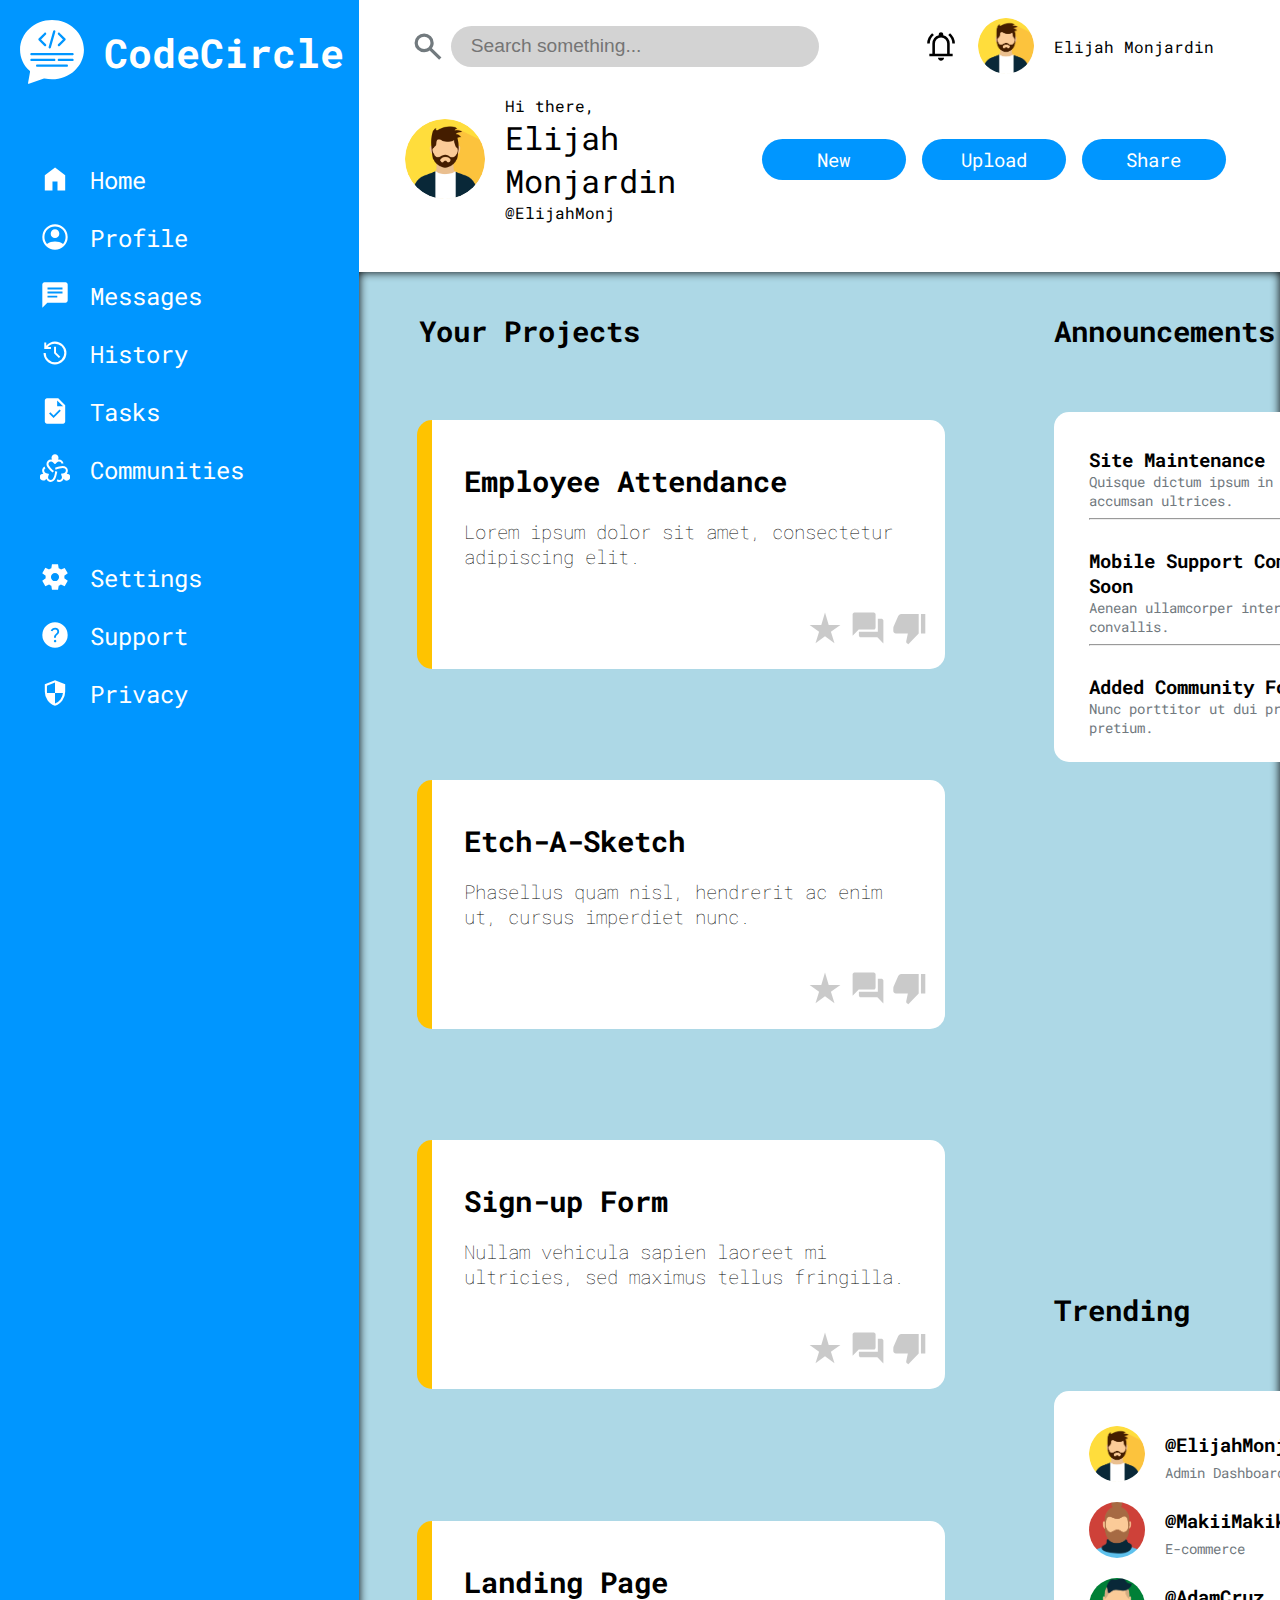
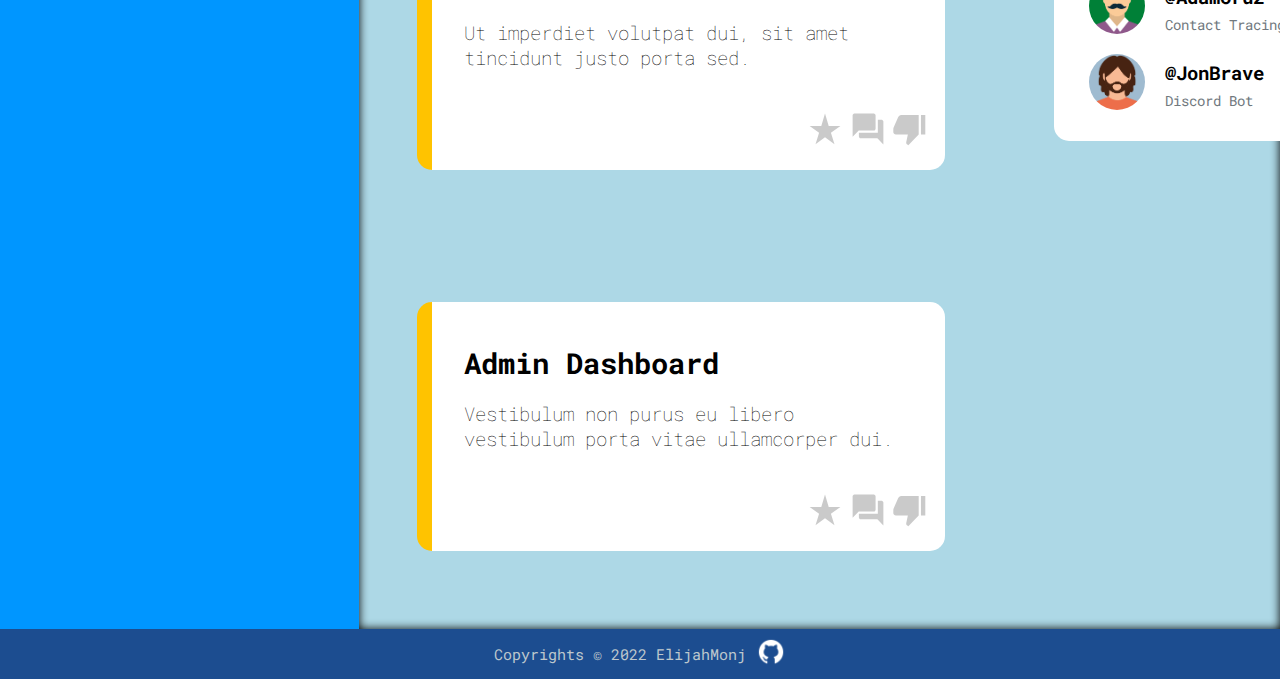
==== commit 16a4eba2: "Clean some files" ====
--- a/index.html
+++ b/index.html
@@ -56,7 +56,7 @@
             
             <div class="headercontainer">
                 <form class="search" id="myDiv">         
-                    <input type="image" name="submit" src="icons/search.svg" class="searchicon">
+                    <input type="image" name="submit" src="icons/search.svg" class="searchicon" id="searchicon">
                     <input type="text" id="searchbar" placeholder="Search something...">
                 </form>
                 <div class="notif"><img src="icons/notif_on.svg" alt=""></div>
@@ -174,22 +174,22 @@
                             <div class="trending-content">
                                 <img src="a1.png" alt="">
                                 <div class="announcement-content-table-title">@ElijahMonj</div>
-                                <div class="announcement-content-table-description">Sign-up Form Project</div>      
+                                <div class="announcement-content-table-description">Admin Dashboard</div>      
                             </div>
                             <div class="trending-content">
                                 <img src="a2.png" alt="">
-                                <div class="announcement-content-table-title">@ElijahMonj</div>
-                                <div class="announcement-content-table-description">Sign-up Form Project</div>      
+                                <div class="announcement-content-table-title">@MakiiMakiko</div>
+                                <div class="announcement-content-table-description">E-commerce</div>      
                             </div>
                             <div class="trending-content">
                                 <img src="a3.png" alt="">
-                                <div class="announcement-content-table-title">@ElijahMonj</div>
-                                <div class="announcement-content-table-description">Sign-up Form Project</div>      
+                                <div class="announcement-content-table-title">@AdamCruz</div>
+                                <div class="announcement-content-table-description">Contact Tracing Form</div>      
                             </div>
                             <div class="trending-content">
                                 <img src="a4.png" alt="">
-                                <div class="announcement-content-table-title">@ElijahMonj</div>
-                                <div class="announcement-content-table-description">Sign-up Form Project</div>      
+                                <div class="announcement-content-table-title">@JonBrave</div>
+                                <div class="announcement-content-table-description">Discord Bot</div>      
                             </div>
                             
                             
@@ -202,7 +202,7 @@
         <footer class="copyrights">
             <div>Copyrights © 2022 ElijahMonj</div> 
             <div title="View this project on Github.">
-                <a href="https://github.com/ElijahMonj/Sign-Up-Form">
+                <a href="https://github.com/ElijahMonj/Admin-Dashboard">
                     <img src="github.png" width="30px" height="30px" class="githubicon">
                 </a>
             </div>
--- a/style.css
+++ b/style.css
@@ -11,7 +11,7 @@
    
     display: grid;
     grid-template-columns: 1fr 4fr;
-    grid-template-rows: 17em auto;
+    grid-template-rows: 17em auto 50px;
     height: 100%;
     width: 100%;
 }
@@ -50,8 +50,7 @@
     
     position: relative;
     color: #BCC7CD;
-    grid-row-start: 4;
-    grid-row-end: 6;
+ 
     
 }
 .copyrights > div {
@@ -68,8 +67,8 @@
   .githubicon:hover {
     transform: scale(1.5); /* (150% zoom - Note: if the zoom is too large, it will go outside of the viewport) */
   }
-  footer{
+footer{
     grid-column-start: 1;
     grid-column-end:3;
     background-color: #1C4D90;
-  }+}
--- a/headerstyle.css
+++ b/headerstyle.css
@@ -45,8 +45,8 @@
 .searchicon{
   width: 2.5em;
   margin-left: 1.5%;
+  filter: invert(48%) sepia(7%) saturate(399%) hue-rotate(160deg) brightness(96%) contrast(88%);
   margin-right: 1.5%;
-  
 }
 #searchbar{
     width: 85%;
@@ -115,5 +115,8 @@
 .bigname{
     font-size: 200%;
 }
+.searchicon:hover{
+    filter: invert(22%) sepia(14%) saturate(7313%) hue-rotate(196deg) brightness(99%) contrast(89%);
+}
 
 
